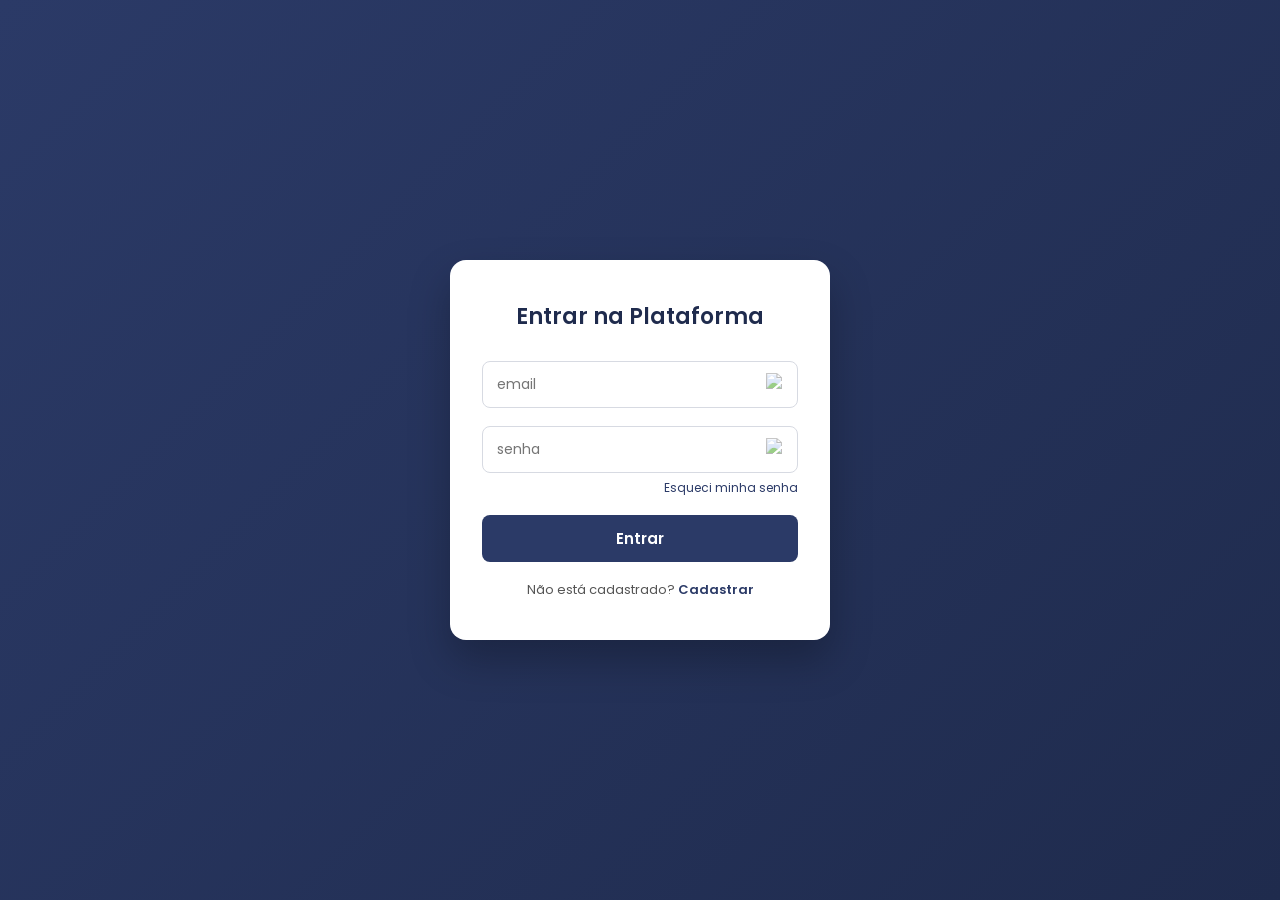
==== index.html @ 36d79512 "Add files via upload" ====
<!DOCTYPE html>
<html lang="pt-br">

<head>
    <meta charset="UTF-8">
    <meta name="viewport" content="width=device-width, initial-scale=1.0">
    <link rel="stylesheet" href="static/style.css">

    <link rel="preconnect" href="https://fonts.googleapis.com">
    <link rel="preconnect" href="https://fonts.gstatic.com" crossorigin>
    <link href="https://fonts.googleapis.com/css2?family=BBH+Sans+Bogle&family=Open+Sans:wght@300;400;600;700&family=Poppins:wght@100;200;300;400;500;600;700;800;900&display=swap" rel="stylesheet">

    <title>Login</title>
</head>

<body>
    <div class="box">

        <form id="form-login">

            <h1>Entrar na Plataforma</h1>

            <div class="input-box">
                <input
                    id="email"
                    name="email"
                    placeholder="email"
                    type="email"
                    required>

                <img
                    width="20"
                    height="20"
                    src="https://img.icons8.com/ios/50/user--v1.png"
                    alt="user">
            </div>

            <div class="input-box">
                <input
                    id="senha"
                    name="senha"
                    placeholder="senha"
                    type="password"
                    required>

                <img
                    width="20"
                    height="20"
                    src="https://img.icons8.com/ios-glyphs/30/lock--v1.png"
                    alt="cadeado">

                <a href="#" id="esqueci-senha">Esqueci minha senha</a>
            </div>

            <p id="mensagem-erro" class="mensagem-erro"></p>

            <button type="submit" class="submit-button">
                Entrar
            </button>

            <div class="register-link">
                <p>
                    Não está cadastrado?
                    <a href="#">Cadastrar</a>
                </p>
            </div>

        </form>

    </div>

    <script src="static/auth.js"></script>

</body>

</html>
---- static/style.css ----
* {
    margin: 0;
    padding: 0;
    box-sizing: border-box;
    font-family: 'Poppins', sans-serif;
}

body {
    min-height: 100vh;
    display: flex;
    align-items: center;
    justify-content: center;
    background: linear-gradient(135deg, #2b3a67, #1f2b4d);
}

.box {
    width: 380px;
    background: #ffffff;
    border-radius: 16px;
    padding: 40px 32px;
    box-shadow: 0 20px 40px rgba(0, 0, 0, 0.25);
}

.box h1 {
    font-size: 22px;
    font-weight: 600;
    color: #1f2b4d;
    text-align: center;
    margin-bottom: 28px;
}

.input-box {
    position: relative;
    margin-bottom: 18px;
}

.input-box input {
    width: 100%;
    padding: 12px 40px 12px 14px;
    border: 1px solid #d7dae2;
    border-radius: 8px;
    font-size: 14px;
    outline: none;
    transition: border-color 0.2s ease;
}

.input-box input:focus {
    border-color: #2b3a67;
}

.input-box img {
    position: absolute;
    right: 12px;
    top: 12px;
    opacity: 0.6;
}

.input-box a {
    display: block;
    margin-top: 6px;
    font-size: 12px;
    color: #2b3a67;
    text-decoration: none;
    text-align: right;
}

.input-box a:hover {
    text-decoration: underline;
}

.mensagem-erro {
    display: none;
    color: #c0392b;
    background: #fdecea;
    border: 1px solid #f5c6cb;
    border-radius: 6px;
    padding: 8px 12px;
    font-size: 13px;
    margin-bottom: 16px;
}

.submit-button {
    width: 100%;
    padding: 12px;
    background: #2b3a67;
    color: #fff;
    border: none;
    border-radius: 8px;
    font-size: 15px;
    font-weight: 600;
    cursor: pointer;
    transition: background 0.2s ease;
}

.submit-button:hover {
    background: #1f2b4d;
}

.register-link {
    margin-top: 18px;
    text-align: center;
    font-size: 13px;
    color: #555;
}

.register-link a {
    color: #2b3a67;
    font-weight: 600;
    text-decoration: none;
}

.register-link a:hover {
    text-decoration: underline;
}
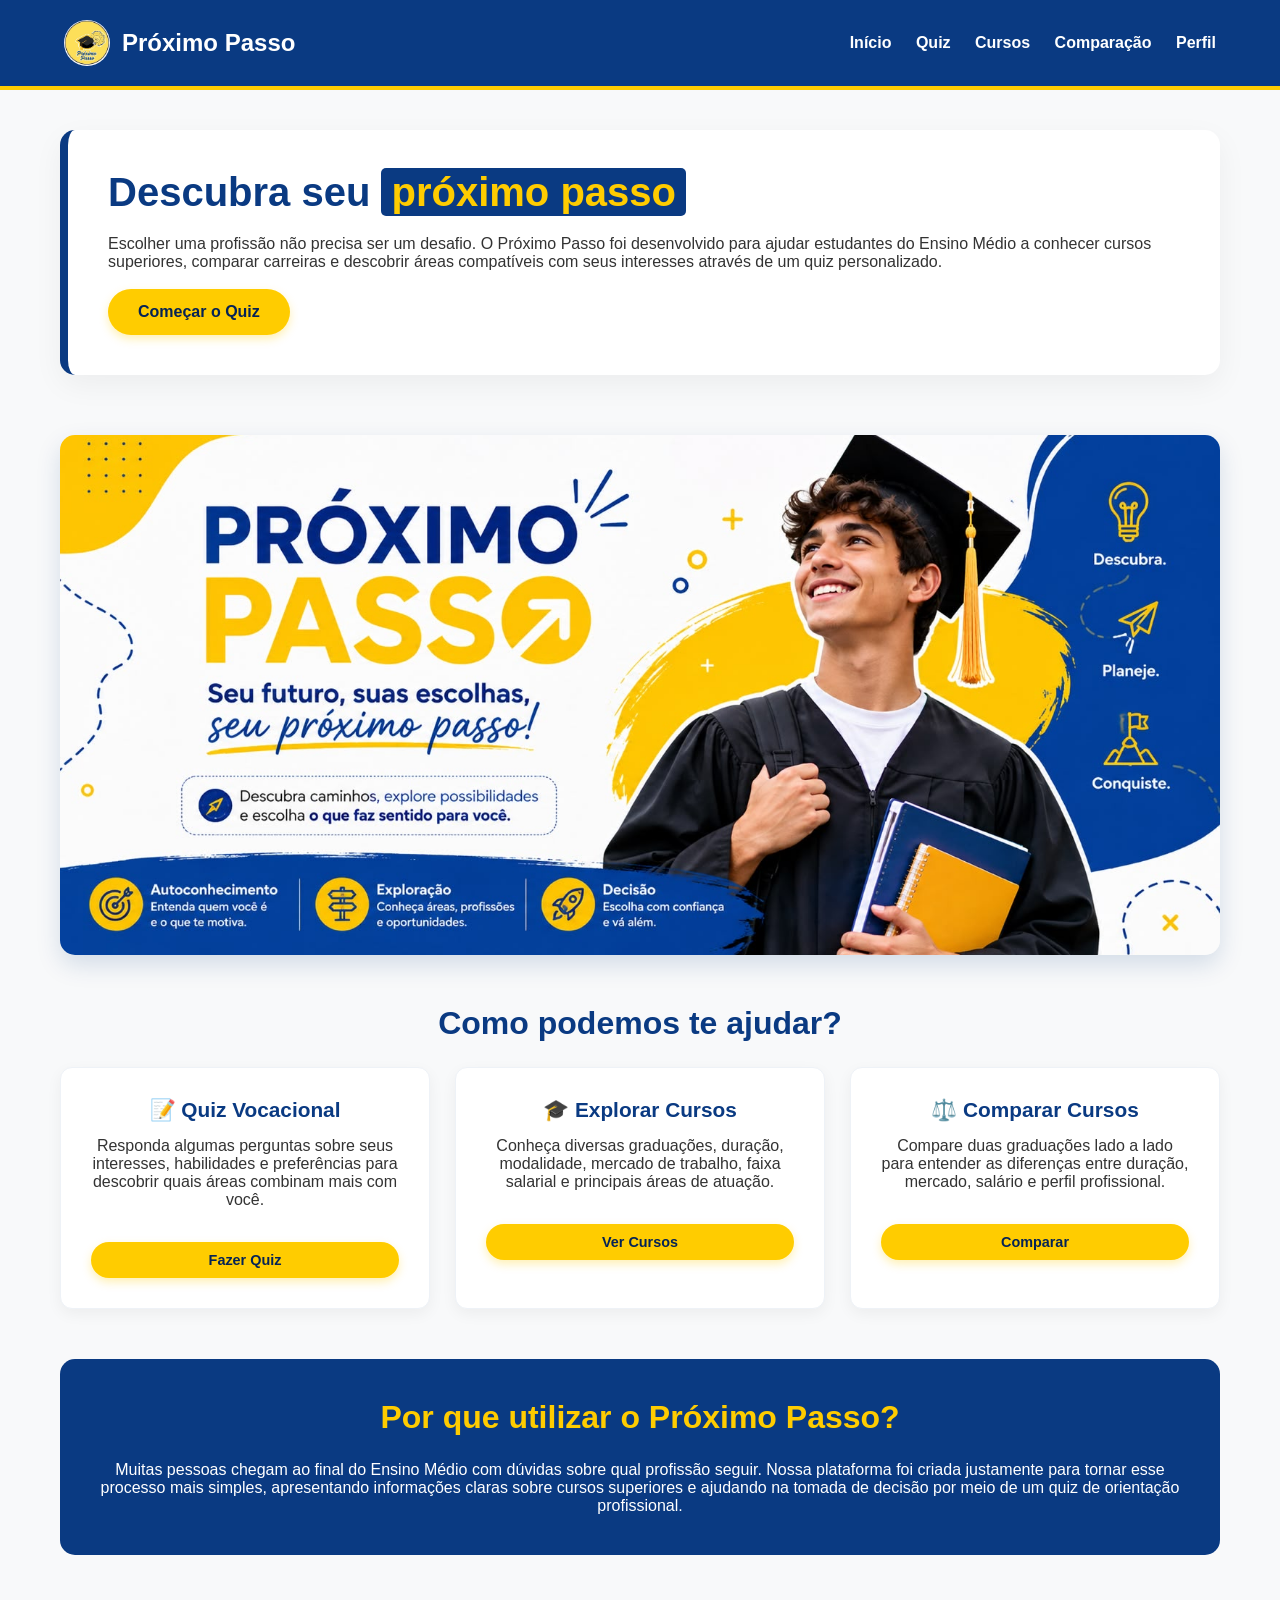
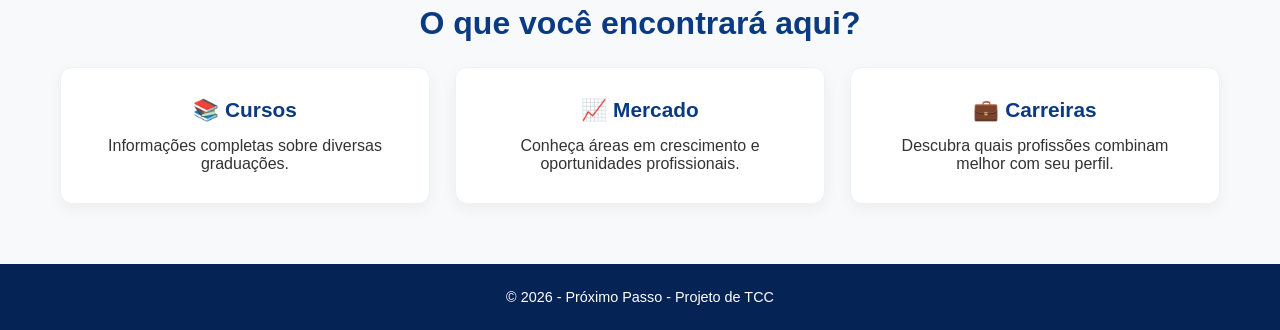
==== commit 7983151a: "Add files via upload" ====
--- a/index.html
+++ b/index.html
@@ -1,76 +1,158 @@
 <!DOCTYPE html>
-<html lang="pt-br">
+<!--
+    ARQUIVO: index.html
+    ---------------------------------------------------------------
+    Página inicial do site "Próximo Passo". É uma página só de
+    apresentação/institucional — não carrega nenhum arquivo .js
+    (repare que não há nenhuma tag <script> no final do <body>),
+    porque não há nada dinâmico aqui: é HTML e CSS puros, com
+    apenas links de navegação para as outras páginas.
+-->
+<html lang="pt-BR">
 
 <head>
     <meta charset="UTF-8">
+    <!-- Garante que a página se ajuste bem a telas de celular -->
     <meta name="viewport" content="width=device-width, initial-scale=1.0">
-    <link rel="stylesheet" href="static/style.css">
-
-    <link rel="preconnect" href="https://fonts.googleapis.com">
-    <link rel="preconnect" href="https://fonts.gstatic.com" crossorigin>
-    <link href="https://fonts.googleapis.com/css2?family=BBH+Sans+Bogle&family=Open+Sans:wght@300;400;600;700&family=Poppins:wght@100;200;300;400;500;600;700;800;900&display=swap" rel="stylesheet">
-
-    <title>Login</title>
+    <title>Próximo Passo | Descubra sua carreira</title>
+    <!-- Folha de estilos compartilhada por TODAS as páginas do site -->
+    <link rel="stylesheet" href="css/style.css">
 </head>
 
 <body>
-    <div class="box">
 
-        <form id="form-login">
+    <!-- ==========================================================
+         CABEÇALHO (repetido igual em todas as páginas do site)
+         Logo + nome do site à esquerda, menu de navegação à direita
+         ========================================================== -->
+    <header>
+        <div class="logo">
+            <img src="imagens/logo.jpeg" alt="Logo Próximo Passo" class="logo-img">
+            <span>Próximo Passo</span>
+        </div>
+        <nav>
+            <a href="index.html">Início</a>
+            <a href="quiz.html">Quiz</a>
+            <a href="cursos.html">Cursos</a>
+            <a href="comparacao.html">Comparação</a>
+            <a href="perfil.html">Perfil</a>
+        </nav>
+    </header>
 
-            <h1>Entrar na Plataforma</h1>
-
-            <div class="input-box">
-                <input
-                    id="email"
-                    name="email"
-                    placeholder="email"
-                    type="email"
-                    required>
-
-                <img
-                    width="20"
-                    height="20"
-                    src="https://img.icons8.com/ios/50/user--v1.png"
-                    alt="user">
+    <main>
+        <!-- ======================================================
+             SEÇÃO "HERO" (banner de destaque logo no topo)
+             Texto de apresentação + botão de call-to-action + imagem
+             ====================================================== -->
+        <section class="hero">
+            <div class="hero-texto">
+                <!-- O <span> dentro do h1 recebe destaque visual
+                     (fundo azul, texto amarelo) via CSS -->
+                <h1>Descubra seu <span>próximo passo</span></h1>
+                <p>
+                    Escolher uma profissão não precisa ser um desafio.
+                    O Próximo Passo foi desenvolvido para ajudar estudantes do Ensino Médio
+                    a conhecer cursos superiores, comparar carreiras e descobrir áreas
+                    compatíveis com seus interesses através de um quiz personalizado.
+                </p>
+                <br>
+                <!-- Botão principal que leva direto para o quiz -->
+                <a href="quiz.html" class="btn-principal">Começar o Quiz</a>
             </div>
 
-            <div class="input-box">
-                <input
-                    id="senha"
-                    name="senha"
-                    placeholder="senha"
-                    type="password"
-                    required>
+            <div class="hero-banner">
+                <img src="imagens/banner.jpg" alt="Ilustração de estudante">
+            </div>
+        </section>
 
-                <img
-                    width="20"
-                    height="20"
-                    src="https://img.icons8.com/ios-glyphs/30/lock--v1.png"
-                    alt="cadeado">
+        <!-- ======================================================
+             SEÇÃO "Como podemos te ajudar?"
+             3 cartões de atalho para as principais funcionalidades:
+             Quiz, Cursos e Comparação
+             ====================================================== -->
+        <section>
+            <h2>Como podemos te ajudar?</h2>
+            <div class="grid">
+                <div class="card">
+                    <h3>📝 Quiz Vocacional</h3>
+                    <p>
+                        Responda algumas perguntas sobre seus interesses,
+                        habilidades e preferências para descobrir quais áreas
+                        combinam mais com você.
+                    </p>
+                    <br>
+                    <a href="quiz.html" class="btn-card">Fazer Quiz</a>
+                </div>
 
-                <a href="#" id="esqueci-senha">Esqueci minha senha</a>
+                <div class="card">
+                    <h3>🎓 Explorar Cursos</h3>
+                    <p>
+                        Conheça diversas graduações, duração,
+                        modalidade, mercado de trabalho,
+                        faixa salarial e principais áreas de atuação.
+                    </p>
+                    <br>
+                    <a href="cursos.html" class="btn-card">Ver Cursos</a>
+                </div>
+
+                <div class="card">
+                    <h3>⚖️ Comparar Cursos</h3>
+                    <p>
+                        Compare duas graduações lado a lado
+                        para entender as diferenças entre
+                        duração, mercado, salário e perfil profissional.
+                    </p>
+                    <br>
+                    <a href="comparacao.html" class="btn-card">Comparar</a>
+                </div>
             </div>
+        </section>
 
-            <p id="mensagem-erro" class="mensagem-erro"></p>
+        <!-- ======================================================
+             SEÇÃO "Por que utilizar o Próximo Passo?"
+             Bloco institucional com fundo azul (classe
+             .sobre-plataforma), explicando o propósito do projeto
+             ====================================================== -->
+        <section class="sobre-plataforma">
+            <h2>Por que utilizar o Próximo Passo?</h2>
+            <p>
+                Muitas pessoas chegam ao final do Ensino Médio com dúvidas
+                sobre qual profissão seguir.
+                Nossa plataforma foi criada justamente para tornar esse
+                processo mais simples, apresentando informações claras sobre
+                cursos superiores e ajudando na tomada de decisão por meio
+                de um quiz de orientação profissional.
+            </p>
+        </section>
 
-            <button type="submit" class="submit-button">
-                Entrar
-            </button>
+        <!-- ======================================================
+             SEÇÃO "O que você encontrará aqui?"
+             3 cartões simples, sem link, só reforçando os pilares
+             de conteúdo do site (Cursos, Mercado, Carreiras)
+             ====================================================== -->
+        <section>
+            <h2>O que você encontrará aqui?</h2>
+            <div class="grid">
+                <div class="card">
+                    <h3>📚 Cursos</h3>
+                    <p>Informações completas sobre diversas graduações.</p>
+                </div>
+                <div class="card">
+                    <h3>📈 Mercado</h3>
+                    <p>Conheça áreas em crescimento e oportunidades profissionais.</p>
+                </div>
+                <div class="card">
+                    <h3>💼 Carreiras</h3>
+                    <p>Descubra quais profissões combinam melhor com seu perfil.</p>
+                </div>
+            </div>
+        </section>
+    </main>
 
-            <div class="register-link">
-                <p>
-                    Não está cadastrado?
-                    <a href="#">Cadastrar</a>
-                </p>
-            </div>
-
-        </form>
-
-    </div>
-
-    <script src="static/auth.js"></script>
+    <!-- Rodapé, repetido igual em todas as páginas -->
+    <footer>
+        <p>&copy; 2026 - Próximo Passo - Projeto de TCC</p>
+    </footer>
 
 </body>
-
 </html>
--- a/css/style.css
+++ b/css/style.css
@@ -0,0 +1,884 @@
+/* =====================================================================
+   ARQUIVO: css/style.css
+   ---------------------------------------------------------------------
+   Folha de estilos ÚNICA, usada por todas as páginas do site (index,
+   quiz, cursos, comparacao, resultado, perfil). Está organizada mais
+   ou menos na ordem em que os elementos aparecem visualmente na tela:
+   variáveis de cor -> reset básico -> cabeçalho -> conteúdo principal
+   -> seções específicas de cada página -> rodapé -> responsividade.
+===================================================================== */
+
+
+/* ===================================================
+   Próximo Passo - Configurações Gerais e Cores do Banner
+   ---------------------------------------------------
+   :root é um seletor especial que representa o elemento <html> —
+   variáveis CSS (--nome-da-variavel) declaradas aqui ficam
+   disponíveis em QUALQUER outra regra do arquivo, através de
+   var(--nome-da-variavel). Isso evita repetir os mesmos códigos de
+   cor várias vezes e faz com que, se um dia quiserem trocar o azul
+   principal do site, baste mudar em UM lugar só.
+=================================================== */
+:root {
+    --azul-principal: #0A3A82;   /* O azul forte do banner */
+    --azul-escuro: #052355;      /* Azul para detalhes e fundo do rodapé */
+    --amarelo: #FFCC00;          /* O amarelo vibrante do logo e detalhes */
+    --branco: #FFFFFF;
+    --cinza-fundo: #F8F9FA;      /* Fundo claro para contrastar com o azul/amarelo */
+    --texto-escuro: #333333;
+}
+
+/* Reset básico: o seletor "*" aplica a regra a TODOS os elementos da
+   página, sem exceção. Isso zera margens e espaçamentos internos que
+   cada navegador aplica de formas ligeiramente diferentes por padrão
+   (então sem isso o site poderia parecer levemente diferente em
+   Chrome, Firefox, Safari etc). */
+* {
+    margin: 0;
+    padding: 0;
+    /* box-sizing: border-box faz com que padding e border de um
+       elemento sejam CONTADOS DENTRO da largura/altura definida,
+       em vez de somados a ela — isso evita cálculos confusos de
+       tamanho ao longo do site. */
+    box-sizing: border-box;
+    font-family: 'Segoe UI', Tahoma, Geneva, Verdana, sans-serif;
+}
+
+body {
+    background-color: var(--cinza-fundo);
+    color: var(--texto-escuro);
+    /* Garante que o fundo cinza cubra pelo menos a altura inteira da
+       tela mesmo em páginas com pouco conteúdo (evita "sobrar" um
+       pedaço de fundo branco embaixo do rodapé, por exemplo) */
+    min-height: 100vh;
+}
+
+/* ===================================================
+   Cabeçalho e Menu
+   Barra fixa no topo de TODAS as páginas: logo + nome à esquerda,
+   links de navegação à direita.
+=================================================== */
+header {
+    display: flex;                     /* Alinha logo e nav lado a lado */
+    justify-content: space-between;    /* Logo na ponta esquerda, nav na direita */
+    align-items: center;               /* Centraliza tudo verticalmente */
+    padding: 20px 5%;
+    background-color: var(--azul-principal);
+    border-bottom: 4px solid var(--amarelo); /* Linha amarela de destaque embaixo do menu */
+}
+
+.logo {
+    display: flex;
+    align-items: center;
+    gap: 12px;                          /* Espaço entre a imagem do logo e o texto "Próximo Passo" */
+    font-size: 1.5rem;
+    font-weight: bold;
+    color: var(--branco);
+}
+
+.logo-img {
+    width: 46px;
+    height: 46px;
+    border-radius: 50%;                 /* Deixa a imagem redonda */
+    object-fit: cover;                  /* Evita que a imagem distorça se não for quadrada */
+    flex-shrink: 0;                     /* Impede que o logo "encolha" quando falta espaço */
+}
+
+nav a {
+    color: var(--branco);
+    text-decoration: none;              /* Remove o sublinhado padrão dos links */
+    margin-left: 20px;
+    font-weight: 600;
+    transition: color 0.3s;             /* Suaviza a troca de cor no hover */
+}
+
+nav a:hover {
+    color: var(--amarelo);
+}
+
+/* ===================================================
+   Conteúdo Principal
+   Centraliza todo o conteúdo das páginas numa largura máxima, para
+   não ficar esticado demais em telas muito largas.
+=================================================== */
+main {
+    max-width: 1200px;
+    margin: 40px auto;                  /* "auto" nas laterais centraliza horizontalmente */
+    padding: 0 20px;
+}
+
+/* ===================================================
+   Seção Hero (Banner Inicial) — usada só em index.html
+=================================================== */
+.hero {
+    display: flex;
+    flex-direction: column;             /* Texto em cima, banner embaixo (empilhado) */
+    gap: 30px;
+    margin-bottom: 50px;
+}
+
+/* Banner grande, abaixo do texto/botão */
+.hero-banner img {
+    width: 100%;
+    max-height: 520px;
+    object-fit: cover;                  /* Corta a imagem mantendo proporção, sem esticar */
+    border-radius: 15px;
+    box-shadow: 0 10px 25px rgba(10, 58, 130, 0.15); /* Sombra suave azulada */
+    display: block;
+}
+
+/* Caixa "vidro"/destaque usada em textos de introdução (hero, quiz, formulário).
+   ".hero-texto" e ".glass" recebem exatamente o mesmo estilo — a
+   vírgula entre seletores no CSS significa "aplique esta regra a
+   ambos", sem precisar repetir o bloco duas vezes. */
+.hero-texto,
+.glass {
+    background-color: var(--branco);
+    padding: 40px;
+    border-radius: 15px;
+    box-shadow: 0 10px 30px rgba(0, 0, 0, 0.05);
+    border-left: 8px solid var(--azul-principal); /* Faixa azul de destaque na lateral esquerda */
+    margin-bottom: 30px;
+}
+
+.hero h1,
+.hero-texto h1 {
+    font-size: 2.5rem;
+    color: var(--azul-principal);
+    margin-bottom: 20px;
+}
+
+/* O <span> dentro dos títulos (ex: "Descubra seu <span>próximo
+   passo</span>") ganha um destaque visual: texto amarelo sobre fundo
+   azul, como se fosse um "marca-texto" invertido. */
+.hero h1 span,
+.hero-texto h1 span {
+    color: var(--amarelo);
+    background-color: var(--azul-principal);
+    padding: 2px 10px;
+    border-radius: 5px;
+}
+
+.hero img,
+.hero .glass img {
+    width: 100%;
+    height: auto;
+    border-radius: 15px;
+    box-shadow: 0 10px 25px rgba(10, 58, 130, 0.15);
+    display: block;
+}
+
+/* ===================================================
+   Títulos das Seções (todos os <h2> do site, em qualquer página)
+=================================================== */
+h2 {
+    color: var(--azul-principal);
+    font-size: 2rem;
+    margin-bottom: 25px;
+    text-align: center;
+    position: relative;
+}
+
+/* ===================================================
+   Grid das Outras Páginas (Início, Cursos, etc.)
+   Usada para organizar os "cards" (de curso, de funcionalidade, etc)
+   em colunas que se ajustam automaticamente ao tamanho da tela.
+=================================================== */
+.grid {
+    display: grid;
+    /* auto-fit + minmax(300px, 1fr): cria quantas colunas de no MÍNIMO
+       300px couberem na largura disponível, e cada coluna cresce para
+       ocupar o espaço igualmente (1fr) até a próxima quebrar linha.
+       Isso é o que faz a grid ser responsiva sem precisar de
+       media query específica para cada quantidade de cards. */
+    grid-template-columns: repeat(auto-fit, minmax(300px, 1fr));
+    gap: 25px;
+    margin-bottom: 50px;
+}
+
+/* ===================================================
+   Grid Específico da Página de Comparação
+   (definida no CSS mas hoje a página comparacao.html usa
+   .painel-comparativo, quase idêntica, para o mesmo efeito visual —
+   esta classe fica disponível caso seja reaproveitada em outro lugar)
+=================================================== */
+.grid-comparacao {
+    display: grid;
+    grid-template-columns: repeat(4, minmax(250px, 1fr)); /* Sempre 4 colunas fixas */
+    gap: 25px;
+    margin-bottom: 50px;
+    overflow-x: auto;                   /* Permite rolar horizontalmente em telas estreitas */
+    padding-bottom: 15px;
+}
+
+/* Estiliza a barra de rolagem horizontal (só funciona em navegadores
+   baseados em WebKit, como Chrome e Safari — em outros navegadores a
+   barra de rolagem padrão do sistema é usada) */
+.grid-comparacao::-webkit-scrollbar {
+    height: 6px;
+}
+.grid-comparacao::-webkit-scrollbar-thumb {
+    background-color: var(--azul-principal);
+    border-radius: 10px;
+}
+
+/* Painel de comparação usado em comparacao.html (4 colunas lado a lado) */
+.painel-comparativo {
+    display: grid;
+    grid-template-columns: repeat(4, minmax(240px, 1fr));
+    gap: 20px;
+    margin-bottom: 50px;
+    overflow-x: auto;
+    padding-bottom: 15px;
+}
+
+.painel-comparativo::-webkit-scrollbar {
+    height: 6px;
+}
+.painel-comparativo::-webkit-scrollbar-thumb {
+    background-color: var(--azul-principal);
+    border-radius: 10px;
+}
+
+/* Cada "slot" de comparação = 1 select + 1 coluna de dados, empilhados
+   verticalmente dentro da mesma célula da grid acima */
+.slot-comparacao {
+    display: flex;
+    flex-direction: column;
+    gap: 14px;
+}
+
+/* O <select> onde a pessoa escolhe qual curso ver naquela coluna */
+.select-curso {
+    padding: 12px 14px;
+    border-radius: 8px;
+    border: 2px solid #dbe3ee;
+    background-color: var(--branco);
+    color: var(--azul-principal);
+    font-weight: 600;
+    font-size: 0.95rem;
+    cursor: pointer;
+}
+
+.select-curso:focus {
+    outline: none;                      /* Remove o contorno padrão do navegador */
+    border-color: var(--azul-principal); /* ...e usa a borda azul para indicar foco no lugar */
+}
+
+/* A "coluna" de dados de um curso dentro da comparação */
+.coluna-curso {
+    background-color: var(--branco);
+    border-radius: 12px;
+    padding: 25px;
+    box-shadow: 0 5px 15px rgba(0, 0, 0, 0.05);
+    border: 1px solid #eef2f7;
+    display: flex;
+    flex-direction: column;
+    gap: 14px;
+    min-height: 220px;                  /* Garante altura mínima mesmo sem conteúdo, para não "pular" quando um curso é selecionado */
+}
+
+/* Estado vazio: nenhum curso selecionado ainda nesta coluna.
+   Some classes são adicionadas JUNTO com "coluna-curso" (ex:
+   class="coluna-curso coluna-vazia"), então esta regra SOBRESCREVE
+   alguns valores da regra acima quando as duas classes estão
+   presentes ao mesmo tempo. */
+.coluna-vazia {
+    align-items: center;
+    justify-content: center;
+    text-align: center;
+    background-color: transparent;
+    border: 2px dashed #cbd6e6;         /* Borda tracejada, indicando "clique para preencher" */
+    box-shadow: none;
+    color: #8a97a8;
+    gap: 8px;
+}
+
+.placeholder-icone {
+    font-size: 1.8rem;
+    opacity: 0.6;
+}
+
+.placeholder-comparacao {
+    font-size: 0.9rem;
+    max-width: 200px;
+}
+
+.btn-limpar-wrapper {
+    text-align: center;
+    margin-bottom: 25px;
+}
+
+/* Botão "fantasma" (contorno colorido, fundo transparente), usado
+   para ações secundárias como "Limpar comparação" e "Anterior" */
+.btn-secundario {
+    display: inline-block;
+    padding: 10px 24px;
+    background-color: transparent;
+    color: var(--azul-principal);
+    border: 2px solid var(--azul-principal);
+    border-radius: 30px;                /* Bordas bem arredondadas (efeito "pílula") */
+    font-weight: bold;
+    font-size: 0.9rem;
+    cursor: pointer;
+    transition: background 0.3s, color 0.3s;
+}
+
+.btn-secundario:hover {
+    background-color: var(--azul-principal);
+    color: var(--branco);
+}
+
+.topo-curso {
+    text-align: center;
+    padding-bottom: 14px;
+    border-bottom: 2px solid var(--amarelo);
+    margin-bottom: 6px;
+}
+
+/* Selo "DF" mostrado no topo de cada coluna de comparação, indicando
+   que os dados (salário, instituições) são regionais */
+.tag-df {
+    display: inline-block;
+    background-color: var(--azul-principal);
+    color: var(--branco);
+    font-size: 0.75rem;
+    font-weight: bold;
+    padding: 3px 10px;
+    border-radius: 20px;
+    margin-bottom: 10px;
+}
+
+.curso-titulo {
+    color: var(--azul-principal);
+    font-size: 1.1rem;
+}
+
+/* Cada bloco de informação dentro de uma coluna de comparação
+   (ex: "Carga Horária" + valor) */
+.info-grupo label {
+    display: block;
+    font-size: 0.8rem;
+    font-weight: bold;
+    color: var(--azul-principal);
+    text-transform: uppercase;
+    letter-spacing: 0.5px;
+    margin-bottom: 4px;
+}
+
+.info-grupo p {
+    font-size: 0.92rem;
+    line-height: 1.4;
+}
+
+/* Destaque visual para o valor da mensalidade, como um "chip" amarelo claro */
+.preco-curso {
+    font-weight: bold;
+    color: var(--azul-escuro);
+    background-color: #fff6d9;
+    padding: 6px 10px;
+    border-radius: 6px;
+    display: inline-block;
+}
+
+/* ===================================================
+   Padrão de Cards (Funciona em todas as páginas)
+   Estilo base reutilizado pelos cards de curso, de funcionalidade
+   (na home) e de dimensão (na página de resultado).
+=================================================== */
+.card {
+    position: relative;                 /* Necessário para o botão de favoritar (position:absolute) se posicionar em relação a este card */
+    background-color: var(--branco);
+    border-radius: 12px;
+    padding: 30px;
+    text-align: center;
+    box-shadow: 0 5px 15px rgba(0, 0, 0, 0.05);
+    transition: transform 0.3s, box-shadow 0.3s; /* Suaviza o efeito de "levantar" no hover */
+    border: 1px solid #eef2f7;
+    display: flex;
+    flex-direction: column;
+}
+
+/* Botão de favoritar (estrela) nos cartões de curso.
+   Fica "flutuando" no canto superior direito do card, por cima do
+   conteúdo, graças a position:absolute + o position:relative do .card */
+.favoritar-btn {
+    position: absolute;
+    top: 14px;
+    right: 14px;
+    background: none;
+    border: none;
+    font-size: 1.6rem;
+    line-height: 1;
+    cursor: pointer;
+    color: #c9d2de;                     /* Cor "apagada" quando NÃO favoritado */
+    transition: transform 0.2s, color 0.2s;
+    padding: 4px;
+}
+
+.favoritar-btn:hover {
+    transform: scale(1.15);             /* Cresce um pouco ao passar o mouse, como feedback visual */
+}
+
+/* Quando o JavaScript adiciona a classe "ativo" ao botão (curso
+   favoritado), a estrela fica amarela com um leve brilho */
+.favoritar-btn.ativo {
+    color: var(--amarelo);
+    text-shadow: 0 2px 6px rgba(255, 204, 0, 0.4);
+}
+
+.card:hover {
+    transform: translateY(-5px);        /* "Levanta" o card levemente ao passar o mouse */
+    box-shadow: 0 10px 25px rgba(10, 58, 130, 0.1);
+}
+
+.card h3 {
+    color: var(--azul-principal);
+    margin-bottom: 15px;
+    font-size: 1.3rem;
+}
+
+/* Os cards de curso têm texto alinhado à esquerda (diferente dos
+   cards genéricos, centralizados) por terem mais informação/texto */
+.curso-card {
+    text-align: left;
+}
+
+/* "Etiqueta" pequena e arredondada usada para mostrar a área do
+   curso (ex: "Tecnologia") ou a classificação de uma dimensão
+   (ex: "Ponto forte") */
+.tag-area {
+    display: inline-block;
+    background-color: #eef2f7;
+    color: var(--azul-principal);
+    font-size: 0.75rem;
+    font-weight: bold;
+    padding: 3px 10px;
+    border-radius: 20px;
+    margin-bottom: 12px;
+    align-self: flex-start;             /* Impede que a tag se estique para ocupar a largura toda dentro do card flex */
+}
+
+.dados-banco,
+.faculdades-container {
+    margin-top: 12px;
+}
+
+.detalhe-curso {
+    font-size: 0.9rem;
+    margin-bottom: 8px;
+    line-height: 1.4;
+}
+
+.faculdades-container h4 {
+    color: var(--azul-principal);
+    font-size: 0.95rem;
+    margin: 14px 0 6px;
+}
+
+.faculdade-item {
+    font-size: 0.85rem;
+    margin-bottom: 4px;
+}
+
+/* ===================================================
+   Seção Sobre (Por que utilizar...) — bloco de destaque com fundo
+   azul cheio, usado na home e no topo da página de resultado
+=================================================== */
+.sobre-plataforma {
+    background-color: var(--azul-principal);
+    color: var(--branco);
+    padding: 40px;
+    border-radius: 15px;
+    margin-bottom: 50px;
+    text-align: center;
+}
+
+/* Sobrescreve a cor padrão do h2 (que normalmente é azul) para
+   amarelo, já que aqui o FUNDO é que é azul */
+.sobre-plataforma h2 {
+    color: var(--amarelo);
+}
+
+.sobre-plataforma span {
+    color: var(--amarelo);
+}
+
+/* ===================================================
+   Botões Estilizados baseados em Links (<a> com aparência de botão)
+=================================================== */
+.btn-principal, .btn-card {
+    display: inline-block;
+    padding: 14px 30px;
+    background-color: var(--amarelo);
+    color: var(--azul-escuro);
+    text-decoration: none;
+    border-radius: 30px;
+    font-weight: bold;
+    font-size: 1rem;
+    box-shadow: 0 4px 10px rgba(255, 204, 0, 0.3);
+    transition: background 0.3s, transform 0.2s;
+}
+
+/* .btn-card é uma versão menor do botão principal, usada dentro dos cards */
+.btn-card {
+    padding: 10px 22px;
+    font-size: 0.9rem;
+    margin-top: 15px;
+}
+
+.btn-principal:hover, .btn-card:hover {
+    background-color: #e6b800;          /* Amarelo um pouco mais escuro no hover */
+    transform: translateY(-2px);        /* Sobe levemente, dando sensação de "clicável" */
+}
+
+/* ===================================================
+   Estilos da Página do Quiz
+=================================================== */
+.quiz-container {
+    background-color: var(--branco);
+    padding: 40px;
+    border-radius: 15px;
+    box-shadow: 0 5px 20px rgba(0,0,0,0.05);
+}
+
+/* Por padrão, TODO bloco de pergunta fica escondido — é a classe
+   .pergunta-ativa (controlada pelo JavaScript em pagina-quiz.js) que
+   decide qual das 21 perguntas aparece na tela a cada momento */
+.questoes-bloco {
+    display: none;
+    margin-bottom: 35px;
+    padding-bottom: 25px;
+    border-bottom: 1px solid #eef2f7;
+}
+
+.questoes-bloco.pergunta-ativa {
+    display: block;
+}
+
+/* Quando o JS adiciona a classe .pergunta-erro (pessoa tentou avançar
+   sem responder), o bloco inteiro "treme" por 0.3s usando a animação
+   @keyframes tremor definida logo abaixo */
+.questoes-bloco.pergunta-erro {
+    animation: tremor 0.3s;
+}
+
+/* Além do tremor, as opções de resposta ganham um contorno vermelho
+   para destacar visualmente onde a pessoa precisa responder */
+.questoes-bloco.pergunta-erro .opcoes {
+    outline: 2px solid #e0554f;
+    outline-offset: 8px;
+    border-radius: 8px;
+}
+
+/* Define os "quadros" da animação de tremor: começa e termina no
+   lugar (translateX(0)), balança 6px para a esquerda em 25% do tempo
+   da animação e 6px para a direita em 75% do tempo */
+@keyframes tremor {
+    0%, 100% { transform: translateX(0); }
+    25% { transform: translateX(-6px); }
+    75% { transform: translateX(6px); }
+}
+
+.questoes-bloco h3 {
+    color: var(--azul-principal);
+    margin-bottom: 15px;
+    font-size: 1.2rem;
+}
+
+/* Etiqueta com o nome da dimensão, mostrada acima de cada pergunta
+   (reaproveita visualmente o mesmo estilo de .tag-area, mas como uma
+   classe própria porque aparece em um contexto de formulário, não de card) */
+.dimensao-tag {
+    display: inline-block;
+    background-color: #eef2f7;
+    color: var(--azul-principal);
+    font-size: 0.75rem;
+    font-weight: bold;
+    padding: 3px 10px;
+    border-radius: 20px;
+    margin-bottom: 12px;
+}
+
+/* Texto de apoio ("Para pensar antes de responder") em cada pergunta */
+.questao-ajuda {
+    font-size: 0.88rem;
+    color: #5b6b81;
+    margin-bottom: 15px;
+    line-height: 1.5;
+}
+
+/* ===================================================
+   Tabela de pontos fortes / a desenvolver (resultado.html)
+=================================================== */
+.tabela-vocacional-wrapper {
+    overflow-x: auto;                   /* Permite rolar a tabela horizontalmente em telas estreitas, sem quebrar o layout */
+    background-color: var(--branco);
+    border-radius: 12px;
+    box-shadow: 0 5px 15px rgba(0, 0, 0, 0.05);
+    border: 1px solid #eef2f7;
+    margin-bottom: 50px;
+}
+
+.tabela-vocacional {
+    width: 100%;
+    border-collapse: collapse;          /* Remove espaçamento duplo entre as bordas das células */
+    min-width: 640px;                   /* Garante que a tabela não fique espremida demais (força a rolagem em vez de comprimir) */
+}
+
+.tabela-vocacional th {
+    background-color: var(--azul-principal);
+    color: var(--branco);
+    text-align: left;
+    padding: 14px 18px;
+    font-size: 0.85rem;
+}
+
+.tabela-vocacional td {
+    padding: 14px 18px;
+    border-bottom: 1px solid #eef2f7;
+    font-size: 0.9rem;
+    line-height: 1.4;
+    vertical-align: top;
+}
+
+/* Remove a borda inferior da última linha, para não ficar uma linha
+   "sobrando" colada à borda arredondada do wrapper */
+.tabela-vocacional tr:last-child td {
+    border-bottom: none;
+}
+
+/* As três variações de cor da "tag" de classificação na tabela,
+   combinadas com a classe .tag-area (ex: class="tag-area
+   tag-classificacao-alta") — verde para pontos fortes, amarelo para
+   em desenvolvimento, vermelho/rosa para os que precisam de atenção */
+.tag-classificacao-alta {
+    background-color: #e3f6e8;
+    color: #1e7d3c;
+}
+
+.tag-classificacao-media {
+    background-color: #fff6d9;
+    color: #8a6d00;
+}
+
+.tag-classificacao-baixa {
+    background-color: #fdeceb;
+    color: #b3372f;
+}
+
+/* ===================================================
+   Opções de resposta do quiz (labels com radio/checkbox)
+=================================================== */
+.opcoes label {
+    display: block;                     /* Cada opção ocupa uma linha inteira, facilitando o clique (área clicável grande) */
+    margin: 12px 0;
+    cursor: pointer;
+    padding: 12px 15px;
+    background-color: #f1f5f9;
+    border-radius: 8px;
+    transition: background 0.2s;
+}
+
+.opcoes label:hover {
+    background-color: #e2e8f0;          /* Fundo um pouco mais escuro ao passar o mouse, indicando que é clicável */
+}
+
+.opcoes input[type="radio"] {
+    margin-right: 12px;
+    accent-color: var(--azul-principal); /* Muda a cor do próprio "círculo" do radio button para o azul do site */
+}
+
+.btn-container {
+    text-align: center;
+    margin-top: 20px;
+}
+
+/* ===================================================
+   Barra de progresso do quiz
+=================================================== */
+.quiz-progresso {
+    margin-bottom: 35px;
+}
+
+/* Trilho/fundo da barra (sempre com largura 100%) */
+.quiz-progresso-barra-fundo {
+    width: 100%;
+    height: 10px;
+    background-color: #eef2f7;
+    border-radius: 20px;
+    overflow: hidden;                   /* Garante que a barra amarela por dentro respeite as bordas arredondadas */
+}
+
+/* A barra amarela em si — sua largura (width) é definida via
+   JavaScript (pagina-quiz.js), de acordo com o progresso atual.
+   Aqui no CSS só existe um valor inicial (33%) e a transição suave. */
+.quiz-progresso-barra {
+    height: 100%;
+    width: 33%;
+    background-color: var(--amarelo);
+    border-radius: 20px;
+    transition: width 0.35s ease;       /* Anima a mudança de largura suavemente, em vez de "pular" de um valor a outro */
+}
+
+.quiz-progresso-texto {
+    text-align: center;
+    margin-top: 10px;
+    font-size: 0.85rem;
+    font-weight: 600;
+    color: var(--azul-principal);
+}
+
+/* Navegação entre perguntas (botões Anterior / Próxima) */
+.quiz-nav {
+    display: flex;
+    justify-content: space-between;     /* Anterior na esquerda, Próxima na direita */
+    align-items: center;
+    margin-top: 25px;
+}
+
+/* Usada pelo JavaScript para esconder o botão "Anterior" na primeira
+   pergunta. visibility:hidden (em vez de display:none) mantém o
+   espaço reservado na tela, evitando que o botão "Próxima" pule de
+   lugar quando o "Anterior" aparece/desaparece. */
+.quiz-nav .escondido {
+    visibility: hidden;
+}
+
+/* ===================================================
+   Página de Perfil
+=================================================== */
+.perfil-header {
+    display: flex;
+    align-items: center;
+    gap: 24px;
+    background-color: var(--branco);
+    padding: 35px;
+    border-radius: 15px;
+    box-shadow: 0 10px 30px rgba(0, 0, 0, 0.05);
+    margin-bottom: 40px;
+    flex-wrap: wrap;                    /* Permite que o avatar e o texto quebrem para a linha de baixo em telas pequenas */
+}
+
+/* Círculo azul com o emoji de "formatura" usado como avatar do perfil */
+.perfil-avatar {
+    width: 84px;
+    height: 84px;
+    min-width: 84px;                    /* Evita que o avatar seja espremido quando falta espaço (flex-shrink implícito) */
+    border-radius: 50%;
+    background-color: var(--azul-principal);
+    color: var(--branco);
+    display: flex;
+    align-items: center;
+    justify-content: center;
+    font-size: 2.2rem;
+    border: 4px solid var(--amarelo);
+}
+
+.perfil-info h2 {
+    text-align: left;                   /* Sobrescreve o text-align:center padrão de todo <h2> do site */
+    margin-bottom: 6px;
+    color: var(--azul-principal);
+}
+
+.perfil-info label {
+    display: block;
+    font-size: 0.85rem;
+    color: #666;
+    margin-bottom: 6px;
+}
+
+.input-nome {
+    padding: 10px 14px;
+    border-radius: 8px;
+    border: 2px solid #dbe3ee;
+    font-size: 1rem;
+    width: 100%;
+    max-width: 280px;                   /* Impede que o campo estique demais em telas largas */
+}
+
+.input-nome:focus {
+    outline: none;
+    border-color: var(--azul-principal);
+}
+
+/* Mensagem exibida quando a pessoa ainda não tem nenhum curso
+   favoritado */
+.sem-favoritos {
+    background-color: var(--branco);
+    padding: 40px;
+    border-radius: 15px;
+    text-align: center;
+    color: #666;
+    box-shadow: 0 5px 15px rgba(0, 0, 0, 0.05);
+}
+
+.sem-favoritos p {
+    margin-bottom: 6px;
+}
+
+.sem-favoritos a {
+    color: var(--azul-principal);
+    font-weight: bold;
+}
+
+/* ===================================================
+   Rodapé (igual em todas as páginas)
+=================================================== */
+footer {
+    background-color: var(--azul-escuro);
+    color: var(--branco);
+    text-align: center;
+    padding: 25px;
+    margin-top: 60px;
+    font-size: 0.9rem;
+}
+
+/* Texto de carregamento enquanto os dados são buscados (usado em
+   várias páginas, sempre com a mesma aparência) */
+.carregando {
+    text-align: center;
+    color: #8a97a8;
+    padding: 40px 0;
+    grid-column: 1 / -1;                /* Quando este texto está DENTRO de uma .grid, faz ele ocupar TODAS as colunas em vez de só a primeira */
+}
+
+/* ===================================================
+   Responsivo
+   Media queries: aplicam regras extras só quando a largura da tela
+   é menor ou igual ao valor indicado, ajustando o layout para
+   telas de tablet e celular.
+=================================================== */
+@media (max-width: 900px) {
+    .hero {
+        /* Observação: .hero usa flexbox (flex-direction: column), não
+           grid — esta propriedade grid-template-columns não tem efeito
+           prático aqui, mas foi mantida como estava no arquivo original. */
+        grid-template-columns: 1fr;
+    }
+    /* Em telas médias, o painel de comparação passa de 4 para 2
+       colunas, ficando mais confortável de usar */
+    .painel-comparativo,
+    .grid-comparacao {
+        grid-template-columns: repeat(2, minmax(220px, 1fr));
+    }
+}
+
+@media (max-width: 560px) {
+    /* Em telas de celular, o cabeçalho empilha o logo em cima do menu
+       em vez de ficar lado a lado */
+    header {
+        flex-direction: column;
+        gap: 12px;
+    }
+    nav a {
+        margin: 0 10px;
+    }
+    /* Em telas bem estreitas, o painel de comparação vira 1 coluna só
+       (as pessoas rolam a tela para ver cada curso, em vez de rolar
+       de lado) */
+    .painel-comparativo,
+    .grid-comparacao {
+        grid-template-columns: 1fr;
+    }
+}
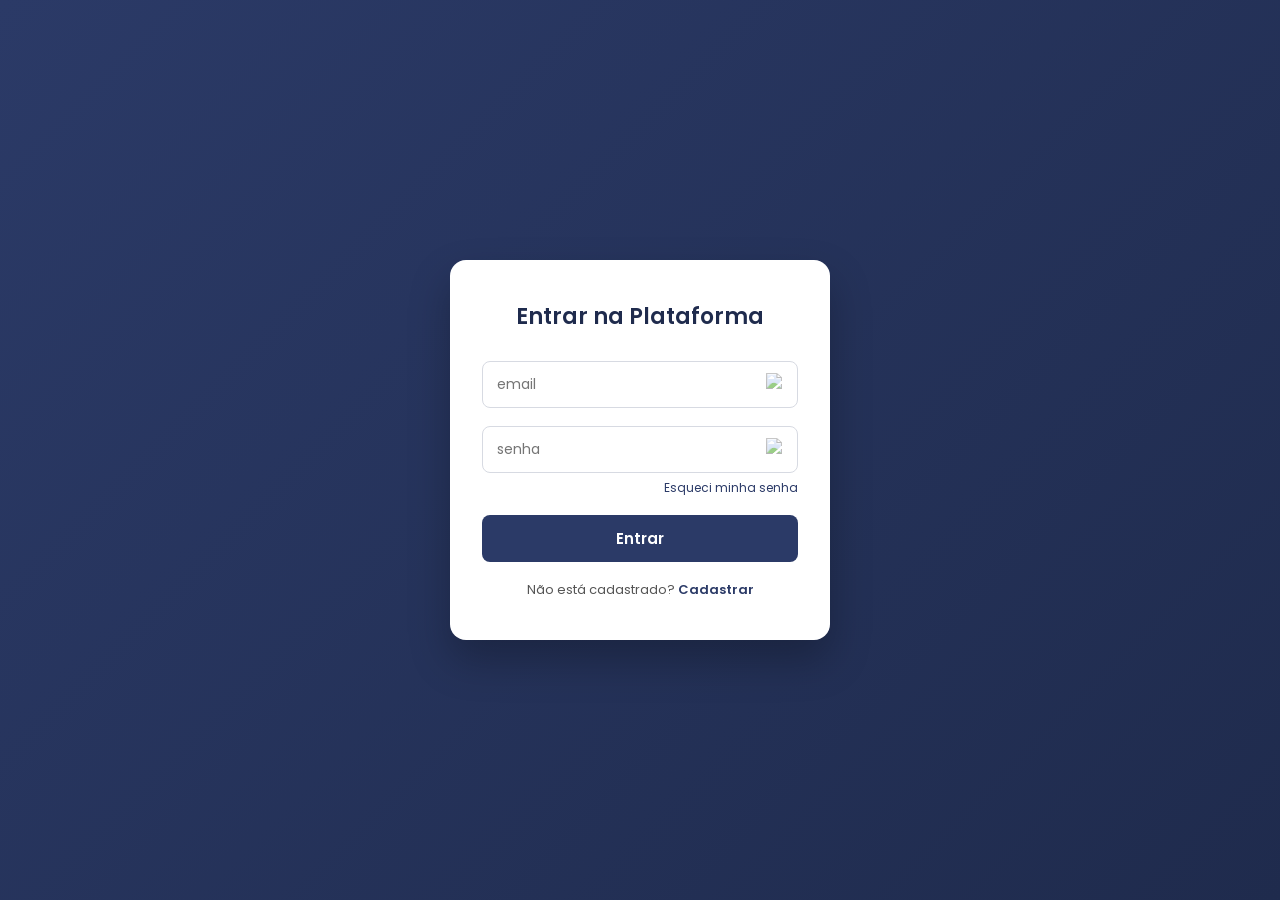
==== commit a90c4b3c: "Add files via upload" ====
--- a/index.html
+++ b/index.html
@@ -1,158 +1,76 @@
 <!DOCTYPE html>
-<!--
-    ARQUIVO: index.html
-    ---------------------------------------------------------------
-    Página inicial do site "Próximo Passo". É uma página só de
-    apresentação/institucional — não carrega nenhum arquivo .js
-    (repare que não há nenhuma tag <script> no final do <body>),
-    porque não há nada dinâmico aqui: é HTML e CSS puros, com
-    apenas links de navegação para as outras páginas.
--->
-<html lang="pt-BR">
+<html lang="pt-br">
 
 <head>
     <meta charset="UTF-8">
-    <!-- Garante que a página se ajuste bem a telas de celular -->
     <meta name="viewport" content="width=device-width, initial-scale=1.0">
-    <title>Próximo Passo | Descubra sua carreira</title>
-    <!-- Folha de estilos compartilhada por TODAS as páginas do site -->
-    <link rel="stylesheet" href="css/style.css">
+    <link rel="stylesheet" href="css/login.css">
+
+    <link rel="preconnect" href="https://fonts.googleapis.com">
+    <link rel="preconnect" href="https://fonts.gstatic.com" crossorigin>
+    <link href="https://fonts.googleapis.com/css2?family=BBH+Sans+Bogle&family=Open+Sans:wght@300;400;600;700&family=Poppins:wght@100;200;300;400;500;600;700;800;900&display=swap" rel="stylesheet">
+
+    <title>Login | Próximo Passo</title>
 </head>
 
 <body>
+    <div class="box">
 
-    <!-- ==========================================================
-         CABEÇALHO (repetido igual em todas as páginas do site)
-         Logo + nome do site à esquerda, menu de navegação à direita
-         ========================================================== -->
-    <header>
-        <div class="logo">
-            <img src="imagens/logo.jpeg" alt="Logo Próximo Passo" class="logo-img">
-            <span>Próximo Passo</span>
-        </div>
-        <nav>
-            <a href="index.html">Início</a>
-            <a href="quiz.html">Quiz</a>
-            <a href="cursos.html">Cursos</a>
-            <a href="comparacao.html">Comparação</a>
-            <a href="perfil.html">Perfil</a>
-        </nav>
-    </header>
+        <form id="form-login">
 
-    <main>
-        <!-- ======================================================
-             SEÇÃO "HERO" (banner de destaque logo no topo)
-             Texto de apresentação + botão de call-to-action + imagem
-             ====================================================== -->
-        <section class="hero">
-            <div class="hero-texto">
-                <!-- O <span> dentro do h1 recebe destaque visual
-                     (fundo azul, texto amarelo) via CSS -->
-                <h1>Descubra seu <span>próximo passo</span></h1>
-                <p>
-                    Escolher uma profissão não precisa ser um desafio.
-                    O Próximo Passo foi desenvolvido para ajudar estudantes do Ensino Médio
-                    a conhecer cursos superiores, comparar carreiras e descobrir áreas
-                    compatíveis com seus interesses através de um quiz personalizado.
-                </p>
-                <br>
-                <!-- Botão principal que leva direto para o quiz -->
-                <a href="quiz.html" class="btn-principal">Começar o Quiz</a>
+            <h1>Entrar na Plataforma</h1>
+
+            <div class="input-box">
+                <input
+                    id="email"
+                    name="email"
+                    placeholder="email"
+                    type="email"
+                    required>
+
+                <img
+                    width="20"
+                    height="20"
+                    src="https://img.icons8.com/ios/50/user--v1.png"
+                    alt="user">
             </div>
 
-            <div class="hero-banner">
-                <img src="imagens/banner.jpg" alt="Ilustração de estudante">
+            <div class="input-box">
+                <input
+                    id="senha"
+                    name="senha"
+                    placeholder="senha"
+                    type="password"
+                    required>
+
+                <img
+                    width="20"
+                    height="20"
+                    src="https://img.icons8.com/ios-glyphs/30/lock--v1.png"
+                    alt="cadeado">
+
+                <a href="#" id="esqueci-senha">Esqueci minha senha</a>
             </div>
-        </section>
 
-        <!-- ======================================================
-             SEÇÃO "Como podemos te ajudar?"
-             3 cartões de atalho para as principais funcionalidades:
-             Quiz, Cursos e Comparação
-             ====================================================== -->
-        <section>
-            <h2>Como podemos te ajudar?</h2>
-            <div class="grid">
-                <div class="card">
-                    <h3>📝 Quiz Vocacional</h3>
-                    <p>
-                        Responda algumas perguntas sobre seus interesses,
-                        habilidades e preferências para descobrir quais áreas
-                        combinam mais com você.
-                    </p>
-                    <br>
-                    <a href="quiz.html" class="btn-card">Fazer Quiz</a>
-                </div>
+            <p id="mensagem-erro" class="mensagem-erro"></p>
 
-                <div class="card">
-                    <h3>🎓 Explorar Cursos</h3>
-                    <p>
-                        Conheça diversas graduações, duração,
-                        modalidade, mercado de trabalho,
-                        faixa salarial e principais áreas de atuação.
-                    </p>
-                    <br>
-                    <a href="cursos.html" class="btn-card">Ver Cursos</a>
-                </div>
+            <button type="submit" class="submit-button">
+                Entrar
+            </button>
 
-                <div class="card">
-                    <h3>⚖️ Comparar Cursos</h3>
-                    <p>
-                        Compare duas graduações lado a lado
-                        para entender as diferenças entre
-                        duração, mercado, salário e perfil profissional.
-                    </p>
-                    <br>
-                    <a href="comparacao.html" class="btn-card">Comparar</a>
-                </div>
+            <div class="register-link">
+                <p>
+                    Não está cadastrado?
+                    <a href="#">Cadastrar</a>
+                </p>
             </div>
-        </section>
 
-        <!-- ======================================================
-             SEÇÃO "Por que utilizar o Próximo Passo?"
-             Bloco institucional com fundo azul (classe
-             .sobre-plataforma), explicando o propósito do projeto
-             ====================================================== -->
-        <section class="sobre-plataforma">
-            <h2>Por que utilizar o Próximo Passo?</h2>
-            <p>
-                Muitas pessoas chegam ao final do Ensino Médio com dúvidas
-                sobre qual profissão seguir.
-                Nossa plataforma foi criada justamente para tornar esse
-                processo mais simples, apresentando informações claras sobre
-                cursos superiores e ajudando na tomada de decisão por meio
-                de um quiz de orientação profissional.
-            </p>
-        </section>
+        </form>
 
-        <!-- ======================================================
-             SEÇÃO "O que você encontrará aqui?"
-             3 cartões simples, sem link, só reforçando os pilares
-             de conteúdo do site (Cursos, Mercado, Carreiras)
-             ====================================================== -->
-        <section>
-            <h2>O que você encontrará aqui?</h2>
-            <div class="grid">
-                <div class="card">
-                    <h3>📚 Cursos</h3>
-                    <p>Informações completas sobre diversas graduações.</p>
-                </div>
-                <div class="card">
-                    <h3>📈 Mercado</h3>
-                    <p>Conheça áreas em crescimento e oportunidades profissionais.</p>
-                </div>
-                <div class="card">
-                    <h3>💼 Carreiras</h3>
-                    <p>Descubra quais profissões combinam melhor com seu perfil.</p>
-                </div>
-            </div>
-        </section>
-    </main>
+    </div>
 
-    <!-- Rodapé, repetido igual em todas as páginas -->
-    <footer>
-        <p>&copy; 2026 - Próximo Passo - Projeto de TCC</p>
-    </footer>
+    <script src="js/login.js"></script>
 
 </body>
+
 </html>
--- a/css/login.css
+++ b/css/login.css
@@ -0,0 +1,114 @@
+* {
+    margin: 0;
+    padding: 0;
+    box-sizing: border-box;
+    font-family: 'Poppins', sans-serif;
+}
+
+body {
+    min-height: 100vh;
+    display: flex;
+    align-items: center;
+    justify-content: center;
+    background: linear-gradient(135deg, #2b3a67, #1f2b4d);
+}
+
+.box {
+    width: 380px;
+    background: #ffffff;
+    border-radius: 16px;
+    padding: 40px 32px;
+    box-shadow: 0 20px 40px rgba(0, 0, 0, 0.25);
+}
+
+.box h1 {
+    font-size: 22px;
+    font-weight: 600;
+    color: #1f2b4d;
+    text-align: center;
+    margin-bottom: 28px;
+}
+
+.input-box {
+    position: relative;
+    margin-bottom: 18px;
+}
+
+.input-box input {
+    width: 100%;
+    padding: 12px 40px 12px 14px;
+    border: 1px solid #d7dae2;
+    border-radius: 8px;
+    font-size: 14px;
+    outline: none;
+    transition: border-color 0.2s ease;
+}
+
+.input-box input:focus {
+    border-color: #2b3a67;
+}
+
+.input-box img {
+    position: absolute;
+    right: 12px;
+    top: 12px;
+    opacity: 0.6;
+}
+
+.input-box a {
+    display: block;
+    margin-top: 6px;
+    font-size: 12px;
+    color: #2b3a67;
+    text-decoration: none;
+    text-align: right;
+}
+
+.input-box a:hover {
+    text-decoration: underline;
+}
+
+.mensagem-erro {
+    display: none;
+    color: #c0392b;
+    background: #fdecea;
+    border: 1px solid #f5c6cb;
+    border-radius: 6px;
+    padding: 8px 12px;
+    font-size: 13px;
+    margin-bottom: 16px;
+}
+
+.submit-button {
+    width: 100%;
+    padding: 12px;
+    background: #2b3a67;
+    color: #fff;
+    border: none;
+    border-radius: 8px;
+    font-size: 15px;
+    font-weight: 600;
+    cursor: pointer;
+    transition: background 0.2s ease;
+}
+
+.submit-button:hover {
+    background: #1f2b4d;
+}
+
+.register-link {
+    margin-top: 18px;
+    text-align: center;
+    font-size: 13px;
+    color: #555;
+}
+
+.register-link a {
+    color: #2b3a67;
+    font-weight: 600;
+    text-decoration: none;
+}
+
+.register-link a:hover {
+    text-decoration: underline;
+}
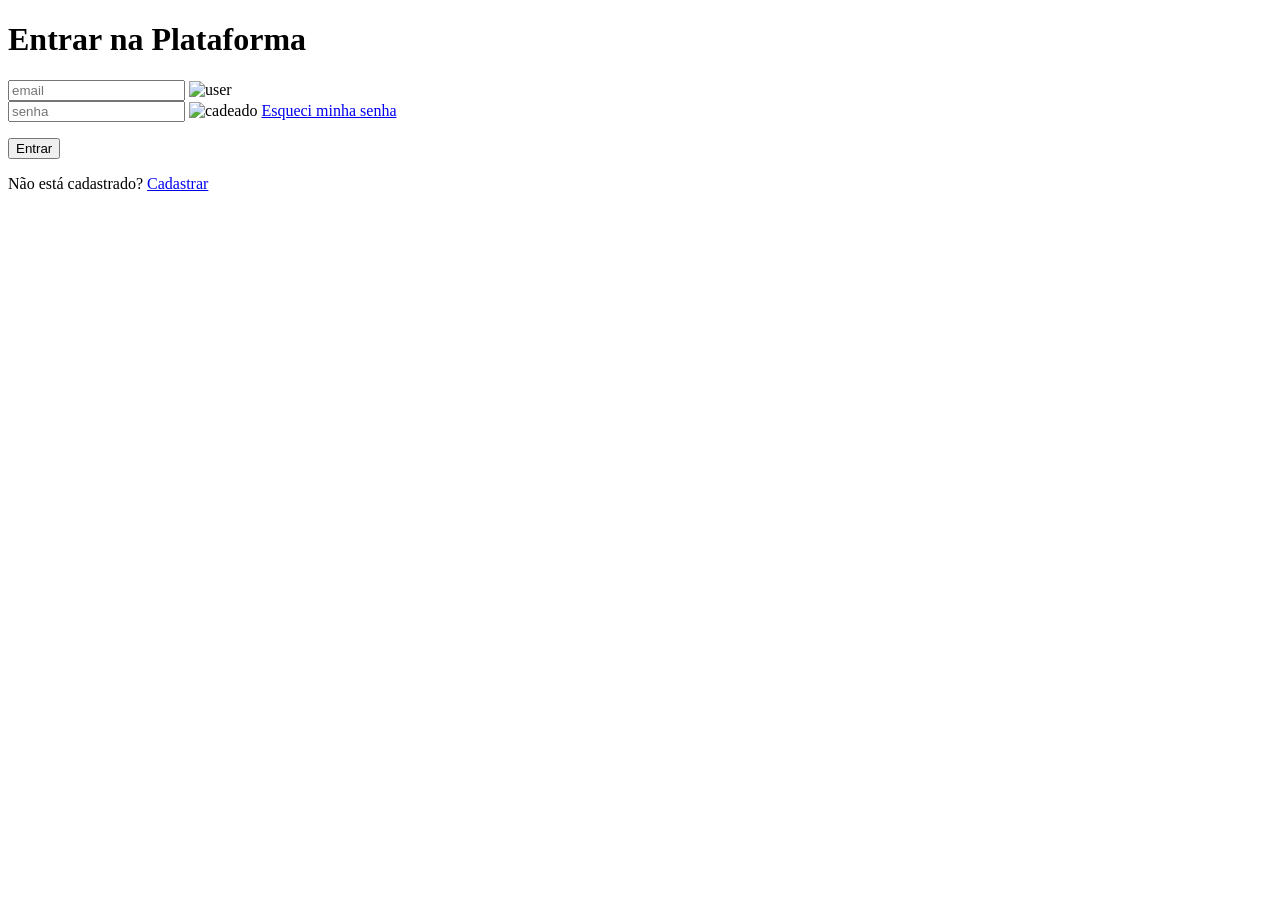
==== commit 22afa0cb: "Add files via upload" ====
--- a/index.html
+++ b/index.html
@@ -61,7 +61,7 @@
             <div class="register-link">
                 <p>
                     Não está cadastrado?
-                    <a href="#">Cadastrar</a>
+                    <a href="cadastro.html">Cadastrar</a>
                 </p>
             </div>
 
